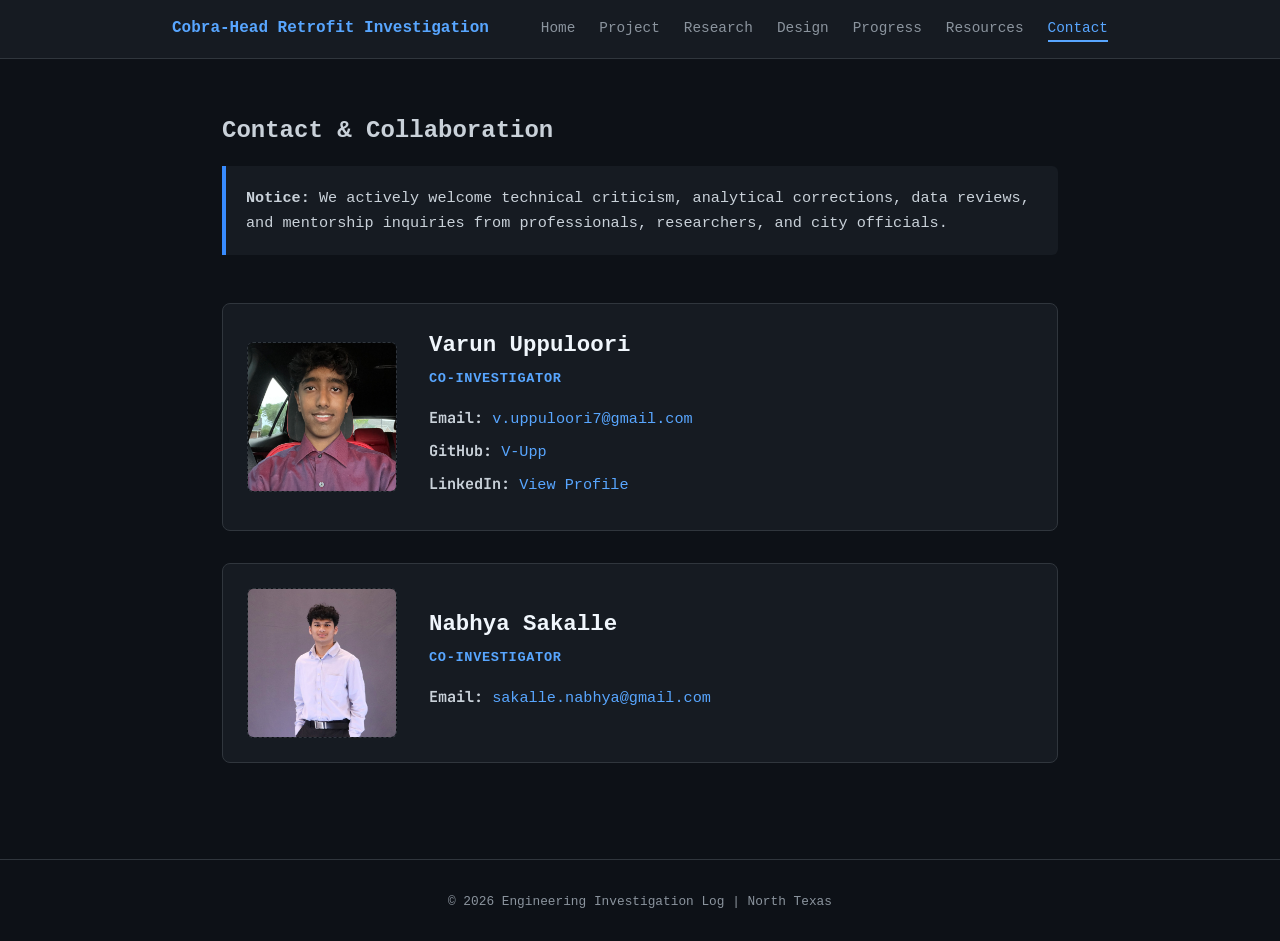
==== contact.html @ e3dfd379 "Change image file extension from .jpg to .jpeg" ====
<!DOCTYPE html>
<html lang="en">
<head>
    <meta charset="UTF-8">
    <meta name="viewport" content="width=device-width, initial-scale=1.0">
    <title>Contact & Collaboration | Cobra-Head Retrofit</title>
    <link rel="preconnect" href="https://fonts.googleapis.com">
    <link rel="preconnect" href="https://fonts.gstatic.com" crossorigin>
    <link href="https://fonts.googleapis.com/css2?family=Inter:wght@400;500;600;700&family=JetBrains+Mono:wght@400;500&display=swap" rel="stylesheet">
    <link rel="stylesheet" href="style.css">
</head>
<body>

    <header>
        <nav>
            <div class="logo">Cobra-Head Retrofit Investigation</div>
            <ul>
                <li><a href="index.html">Home</a></li>
                <li><a href="project.html">Project</a></li>
                <li><a href="research.html">Research</a></li>
                <li><a href="design.html">Design</a></li>
                <li><a href="progress.html">Progress</a></li>
                <li><a href="resources.html">Resources</a></li>
                <li><a href="contact.html" class="active">Contact</a></li>
            </ul>
        </nav>
    </header>

    <main>
        <section class="contact-hero">
            <h1>Contact & Collaboration</h1>
            <p class="criticism-statement">
                <strong>Notice:</strong> We actively welcome technical criticism, analytical corrections, data reviews, and mentorship inquiries from professionals, researchers, and city officials.
            </p>
        </section>

        <div class="team-grid">
            
            <article class="profile-card">
                <div class="profile-image-container">
                    <img src="IMG_2445.jpeg" alt="Varun Uppuloori" class="profile-photo" onerror="this.style.display='none';">
                    <div class="photo-placeholder"><span>[ Space for Photo ]</span></div>
                </div>
                <div class="profile-details">
                    <h2>Varun Uppuloori</h2>
                    <p class="role-tag">Co-Investigator</p>
                    <ul class="contact-links">
                        <li><strong>Email:</strong> <a href="mailto:v.uppuloori7@gmail.com">v.uppuloori7@gmail.com</a></li>
                        <li><strong>GitHub:</strong> <a href="https://github.com/V-Upp" target="_blank">V-Upp</a></li>
                        <li><strong>LinkedIn:</strong> <a href="https://www.linkedin.com/in/varun-uppuloori-9008b5394/" target="_blank">View Profile</a></li>
                    </ul>
                </div>
            </article>

            <article class="profile-card">
                <div class="profile-image-container">
                    <img src="nabhya.jpg" alt="Nabhya Sakalle" class="profile-photo" onerror="this.style.display='none';">
                    <div class="photo-placeholder"><span>[ Space for Photo ]</span></div>
                </div>
                <div class="profile-details">
                    <h2>Nabhya Sakalle</h2>
                    <p class="role-tag">Co-Investigator</p>
                    <ul class="contact-links">
                        <li><strong>Email:</strong> <a href="mailto:sakalle.nabhya@gmail.com">sakalle.nabhya@gmail.com</a></li>
                    </ul>
                </div>
            </article>

        </div>
    </main>

    <footer>
        <p>&copy; 2026 Engineering Investigation Log | North Texas</p>
    </footer>

</body>
</html>
---- style.css ----
/* Clean Engineering Log Theme */
* {
    margin: 0;
    padding: 0;
    box-sizing: border-box;
    font-family: ui-monospace, SFMono-Regular, Menlo, Monaco, Consolas, monospace;
}

body {
    background-color: #0d1117; /* GitHub Dark Mode Blue/Grey */
    color: #c9d1d9;
    line-height: 1.6;
    padding-top: 80px;
}

header {
    background-color: #161b22;
    border-bottom: 1px solid #30363d;
    position: fixed;
    top: 0;
    width: 100%;
    z-index: 100;
}

nav {
    display: flex;
    justify-content: space-between;
    align-items: center;
    max-width: 1000px;
    margin: 0 auto;
    padding: 1rem 2rem;
}

.logo {
    font-weight: bold;
    color: #58a6ff;
}

nav ul {
    display: flex;
    list-style: none;
}

nav ul li {
    margin-left: 1.5rem;
}

nav ul li a {
    color: #8b949e;
    text-decoration: none;
    font-size: 0.9rem;
}

nav ul li a:hover, nav ul li a.active {
    color: #58a6ff;
    border-bottom: 2px solid #58a6ff;
    padding-bottom: 4px;
}

main {
    max-width: 900px;
    margin: 0 auto;
    padding: 2rem;
}

/* Hero Section */
.hero-investigation h1 {
    font-size: 2rem;
    color: #f0f6fc;
    margin-bottom: 1rem;
}

.mission-statement {
    background-color: #161b22; /* The dark grey box background */
    border-left: 4px solid #388bfd; /* The blue accent line */
    padding: 1.25rem; /* Padding inside the box so text has breathing room */
    border-radius: 0 6px 6px 0; /* Slightly rounded corners on the right side */
    color: #c9d1d9; /* Clean text color */
    font-size: 1.05rem;
    line-height: 1.5;
    margin-top: 1rem;
    margin-bottom: 3rem;
}

/* Dashboard Grid */
.homepage-grid {
    display: grid;
    grid-template-columns: repeat(auto-fit, minmax(250px, 1fr));
    gap: 1.5rem;
    margin-bottom: 3rem;
}

.dashboard-card {
    background-color: #161b22;
    border: 1px solid #30363d;
    border-radius: 6px;
    padding: 1.5rem;
}

.dashboard-card h3 {
    color: #f0f6fc;
    font-size: 1.1rem;
    margin-bottom: 1rem;
    border-bottom: 1px solid #30363d;
    padding-bottom: 0.5rem;
}

.highlight-card {
    border-color: #388bfd;
    background-color: #0d1117;
}

.notebook-list {
    list-style: none;
    font-size: 0.9rem;
}

.notebook-list li {
    margin-bottom: 0.75rem;
    position: relative;
    padding-left: 1.25rem;
}

.check-list li::before { content: "✓"; color: #3fb950; position: absolute; left: 0; }
.bullet-list li::before { content: "•"; color: #8b949e; position: absolute; left: 0; font-size: 1.2rem; top: -2px; }
.target-list li::before { content: "→"; color: #58a6ff; position: absolute; left: 0; }

/* Maturity Matrix Table */
.matrix-section {
    margin-bottom: 3rem;
}

.matrix-section h2 {
    font-size: 1.4rem;
    color: #f0f6fc;
    margin-bottom: 1rem;
}

.matrix-table {
    width: 100%;
    border-collapse: collapse;
    background-color: #161b22;
    border: 1px solid #30363d;
    border-radius: 6px;
    overflow: hidden;
}

.matrix-table th, .matrix-table td {
    padding: 0.75rem 1rem;
    text-align: left;
    border-bottom: 1px solid #30363d;
    font-size: 0.9rem;
}

.matrix-table th {
    background-color: #21262d;
    color: #f0f6fc;
}

.status-tag {
    padding: 0.2rem 0.5rem;
    border-radius: 4px;
    font-size: 0.85rem;
    font-weight: bold;
}

/* Abandonment Box */
.criteria-box {
    background-color: #1b1111;
    border: 1px solid #6e2e2e;
    border-radius: 6px;
    padding: 1.5rem;
}

.criteria-box h2 {
    color: #ff7b72;
    font-size: 1.3rem;
    margin-bottom: 0.5rem;
}

.criteria-box p {
    font-size: 0.9rem;
    margin-bottom: 1rem;
}

.criteria-box ul {
    list-style: none;
    font-size: 0.9rem;
}

.criteria-box ul li {
    margin-bottom: 0.5rem;
    padding-left: 1rem;
    border-left: 2px solid #ff7b72;
}

footer {
    text-align: center;
    padding: 2rem;
    color: #8b949e;
    font-size: 0.8rem;
    border-top: 1px solid #30363d;
    margin-top: 4rem;
}

/* --- Contact Page Specific Styles --- */

/* Updates your global font configuration to use Inter and JetBrains Mono */
body {
    font-family: 'Inter', -apple-system, sans-serif;
}
code, pre, table, .mono, .contact-links strong {
    font-family: 'JetBrains Mono', monospace;
}

.contact-hero {
    margin-bottom: 3rem;
}

.criticism-statement {
    background-color: #161b22;
    border-left: 4px solid #388bfd;
    padding: 1.25rem;
    border-radius: 0 6px 6px 0;
    color: #c9d1d9;
    font-size: 0.95rem;
    margin-top: 1rem;
}

/* Flexbox/Grid Layout for Team Cards */
.team-grid {
    display: flex;
    flex-direction: column;
    gap: 2rem;
}

.profile-card {
    background-color: #161b22;
    border: 1px solid #30363d;
    border-radius: 8px;
    padding: 1.5rem;
    display: flex;
    gap: 2rem;
    align-items: center;
}

/* Profile Photo Structural Boundaries */
.profile-image-container {
    position: relative;
    width: 150px;
    height: 150px;
    flex-shrink: 0;
    background-color: #0d1117;
    border: 1px dashed #30363d;
    border-radius: 6px;
    overflow: hidden;
    display: flex;
    align-items: center;
    justify-content: center;
}

.profile-photo {
    width: 100%;
    height: 100%;
    object-fit: cover;
    position: absolute;
    top: 0;
    left: 0;
    z-index: 2;
}

.photo-placeholder {
    color: #8b949e;
    font-size: 0.8rem;
    text-align: center;
    z-index: 1;
}

.profile-details h2 {
    color: #f0f6fc;
    font-size: 1.4rem;
    margin-bottom: 0.25rem;
}

.role-tag {
    color: #58a6ff;
    font-size: 0.85rem;
    font-weight: 600;
    text-transform: uppercase;
    letter-spacing: 0.05em;
    margin-bottom: 1rem;
}

.contact-links {
    list-style: none;
}

.contact-links li {
    margin-bottom: 0.5rem;
    font-size: 0.95rem;
    color: #c9d1d9;
}

.contact-links a {
    color: #58a6ff;
    text-decoration: none;
}

.contact-links a:hover {
    text-decoration: underline;
}

/* Responsive design adjustments for mobile screens */
@media (max-width: 600px) {
    .profile-card {
        flex-direction: column;
        align-items: flex-start;
        gap: 1.25rem;
    }
    .profile-image-container {
        width: 120px;
        height: 120px;
    }
}
/* --- Design & Progress Page Specific Layout Layouts (Widescreen Updates) --- */

.widescreen-layout {
    display: block;
    width: 100%;
    margin-bottom: 2.5rem;
}

.full-width-card {
    background-color: #161b22;
    border: 1px solid #30363d;
    border-radius: 8px;
    padding: 2rem;
    width: 100%;
}

.card-header-link {
    margin-bottom: 1.5rem;
    border-bottom: 1px solid #30363d;
    padding-bottom: 1rem;
}

/* Document Download Link Style */
.pdf-document-link {
    color: #58a6ff;
    font-family: 'JetBrains Mono', monospace;
    font-size: 1.05rem;
    font-weight: 600;
    text-decoration: none;
    display: inline-block;
    transition: color 0.2s ease;
}

.pdf-document-link:hover {
    color: #79c0ff;
    text-decoration: underline;
}

.design-image-container {
    position: relative;
    width: 100%;
    background-color: #0d1117;
    border: 1px solid #30363d;
    border-radius: 6px;
    overflow: hidden;
    display: flex;
    align-items: center;
    justify-content: center;
}

/* Expanded height for premium structural layout */
.massive-viewport {
    height: 450px; 
}

/* Keeps your CAD image beautifully scaled inside the viewport */
.display-photo {
    width: 100%;
    height: 100%;
    object-fit: cover;
}

.visual-caption {
    font-size: 0.85rem;
    color: #8b949e;
    margin-top: 0.75rem;
    line-height: 1.4;
}

/* Feature Breakdown Grid Styles */
.feature-list {
    display: grid;
    grid-template-columns: repeat(auto-fit, minmax(280px, 1fr));
    gap: 1.5rem;
    margin-top: 1rem;
}

.feature-item {
    background-color: #161b22;
    border: 1px solid #30363d;
    border-radius: 6px;
    padding: 1.25rem;
}

.feature-item h4 {
    color: #58a6ff;
    font-size: 1rem;
    margin-bottom: 0.5rem;
}

.feature-item p {
    font-size: 0.9rem;
    color: #c9d1d9;
    line-height: 1.5;
}

/* Mobile Responsiveness for Design & Logs */
@media (max-width: 768px) {
    .design-visuals {
        flex-direction: column;
    }
    .log-entry {
        flex-direction: column;
        gap: 0.5rem;
        padding-left: 1rem;
    }
    .log-date {
        min-width: auto;
    }
}
/* ==========================================================================
   PROJECT PAGE: PREMIUM ENGINEERING SCHEMATIC LAYOUT MODIFICATIONS
   ========================================================================== */

/* Theme Adjustment Override */
.research-sheet-theme {
    background-color: #0d1117;
    color: #c9d1d9;
}

/* 1. Hero Structural Layout */
.project-hero-viewport {
    width: 100%;
    min-height: 70vh;
    background-size: cover;
    background-position: center;
    background-attachment: scroll;
    display: flex;
    align-items: center;
    justify-content: center;
    text-align: center;
    padding: 4rem 2rem;
    position: relative;
    border-bottom: 1px solid #30363d;
}

.hero-inner-content {
    max-width: 800px;
}

.technical-label {
    font-family: 'JetBrains Mono', monospace;
    font-size: 0.85rem;
    color: #58a6ff;
    text-transform: uppercase;
    letter-spacing: 0.15em;
    display: block;
    margin-bottom: 1rem;
}

.project-hero-viewport h1 {
    font-size: clamp(2.25rem, 5vw, 3.5rem);
    font-weight: 700;
    letter-spacing: -0.03em;
    color: #f0f6fc;
    margin-bottom: 1.5rem;
}

.project-hero-viewport p {
    font-size: clamp(1.1rem, 2vw, 1.35rem);
    line-height: 1.5;
    color: #8b949e;
}

.scroll-indicator-arrow {
    margin-top: 3rem;
    font-size: 1.5rem;
    color: #30363d;
    animation: pulseVelocity 2s infinite ease-in-out;
}

@keyframes pulseVelocity {
    0%, 100% { transform: translateY(0); opacity: 0.4; }
    50% { transform: translateY(6px); opacity: 1; }
}

/* Global Content Stream Boundaries */
.structured-research-stream {
    max-width: 1100px;
    margin: 0 auto;
    padding: 6rem 2rem;
}

.section-technical-title {
    font-size: 1.5rem;
    font-weight: 700;
    letter-spacing: -0.02em;
    color: #f0f6fc;
    margin-bottom: 2rem;
    border-bottom: 1px solid #21262d;
    padding-bottom: 0.75rem;
}

/* 2. Editorial Split Block Setup */
.editorial-split-block {
    display: grid;
    grid-template-columns: 1fr 1fr;
    background-color: #15181d;
    border: 1px solid #30363d;
    border-radius: 8px;
    overflow: hidden;
    margin-bottom: 5rem;
}

.split-image-panel {
    background-size: cover;
    background-position: center;
    min-height: 350px;
    position: relative;
}

.image-overlay-tag {
    position: absolute;
    bottom: 1rem;
    left: 1rem;
    background-color: rgba(13, 17, 23, 0.85);
    border: 1px solid #30363d;
    padding: 0.4rem 0.75rem;
    font-family: 'JetBrains Mono', monospace;
    font-size: 0.75rem;
    color: #8b949e;
    border-radius: 4px;
}

.split-text-panel {
    padding: 3rem;
    display: flex;
    flex-direction: column;
    justify-content: center;
}

.split-text-panel h2 {
    color: #f0f6fc;
    font-size: 1.75rem;
    margin-bottom: 1.25rem;
    letter-spacing: -0.02em;
}

.condensed-narrative {
    font-size: 1.05rem;
    line-height: 1.6;
    color: #c9d1d9;
}

/* 3. Environmental Comparison Block */
.environmental-comparison {
    margin-bottom: 6rem;
}

.comparison-grid {
    display: grid;
    grid-template-columns: 1fr 1fr;
    gap: 1.5rem;
    margin-bottom: 1.25rem;
}

.comparison-frame {
    width: 100%;
    height: 280px;
    background-size: cover;
    background-position: center;
    border: 1px solid #30363d;
    border-radius: 6px;
    background-color: #0d1117;
    position: relative;
    overflow: hidden;
}

.urban-glow-frame {
    background-color: #0a0e17;
}

/* Technical simulation of artificial city skyglow wash */
.simulated-skyglow-wash {
    position: absolute;
    width: 100%;
    height: 100%;
    bottom: 0;
    background: linear-gradient(to top, rgba(245, 158, 11, 0.25), rgba(13, 17, 23, 0));
}

.frame-caption {
    font-family: 'JetBrains Mono', monospace;
    font-size: 0.8rem;
    color: #8b949e;
    margin-top: 0.5rem;
}

.comparison-summary-caption {
    font-size: 0.95rem;
    color: #8b949e;
    line-height: 1.5;
    text-align: center;
    max-width: 800px;
    margin: 1.5rem auto 0 auto;
}

/* 4. Three-Tier Modular Rows (Problem & Operations) */
.three-tier-card-row {
    display: grid;
    grid-template-columns: repeat(3, 1fr);
    gap: 1.5rem;
    margin-bottom: 6rem;
}

.problem-data-card, .operation-card {
    background-color: #15181d;
    border: 1px solid #30363d;
    border-radius: 6px;
    padding: 2rem;
}

.card-mono-index {
    font-family: 'JetBrains Mono', monospace;
    font-size: 0.85rem;
    color: #58a6ff;
    margin-bottom: 1rem;
}

.problem-data-card h3, .operation-card h4 {
    color: #f0f6fc;
    font-size: 1.25rem;
    margin-bottom: 0.75rem;
    letter-spacing: -0.01em;
}

.problem-data-card p, .operation-card p {
    font-size: 0.95rem;
    line-height: 1.5;
    color: #8b949e;
}

/* 5. Central Inquiry Typographic Frame */
.minimalist-inquiry-block {
    background-color: #15181d;
    border-top: 1px solid #30363d;
    border-bottom: 1px solid #30363d;
    padding: 5rem 2rem;
    text-align: center;
    margin-left: calc(-50vw + 50%);
    margin-right: calc(-50vw + 50%);
    width: 100vw;
    margin-bottom: 6rem;
}

.inquiry-container {
    max-width: 850px;
    margin: 0 auto;
}

.query-tag-label {
    font-family: 'JetBrains Mono', monospace;
    font-size: 0.8rem;
    color: #f59e0b;
    text-transform: uppercase;
    letter-spacing: 0.1em;
    display: block;
    margin-bottom: 1.5rem;
}

.prime-engineering-question {
    font-size: clamp(1.35rem, 2.5vw, 1.85rem);
    font-weight: 600;
    line-height: 1.4;
    color: #f0f6fc;
    font-style: italic;
}

/* 6. Prominent Objective Callout */
.prominent-objective-callout {
    margin-bottom: 6rem;
}

.objective-internal-card {
    background: linear-gradient(135deg, #15181d 0%, #111b27 100%);
    border: 1px solid rgba(56, 139, 253, 0.4);
    padding: 2.5rem;
    border-radius: 8px;
    box-shadow: 0 10px 30px rgba(0,0,0,0.2);
}

.objective-internal-card h3 {
    color: #58a6ff;
    font-size: 1.35rem;
    margin-bottom: 0.75rem;
    letter-spacing: -0.01em;
}

.objective-internal-card p {
    font-size: 1.1rem;
    line-height: 1.5;
    color: #c9d1d9;
}

/* 7. Six-Tier Geometric Grid */
.six-tier-matrix-grid {
    display: grid;
    grid-template-columns: repeat(3, 1fr);
    gap: 1.5rem;
    margin-bottom: 6rem;
}

.constraint-micro-card {
    background-color: #15181d;
    border: 1px solid #21262d;
    border-radius: 6px;
    padding: 1.5rem;
    transition: border-color 0.2s ease;
}

.constraint-micro-card:hover {
    border-color: #30363d;
}

.constraint-micro-card h4 {
    color: #f0f6fc;
    font-size: 1.1rem;
    margin-bottom: 0.5rem;
}

.constraint-micro-card p {
    font-size: 0.9rem;
    line-height: 1.45;
    color: #8b949e;
}

/* 8. Technical Status Ledger Execution */
.progress-ledger-section {
    margin-bottom: 6rem;
}

.phase-tracker-pipeline {
    display: grid;
    grid-template-columns: repeat(3, 1fr);
    gap: 2rem;
    background-color: #15181d;
    border: 1px solid #30363d;
    border-radius: 8px;
    padding: 2.5rem;
}

.pipeline-column {
    display: flex;
    flex-direction: column;
}

.column-status-header {
    font-family: 'JetBrains Mono', monospace;
    font-size: 0.85rem;
    font-weight: 600;
    padding-bottom: 0.75rem;
    border-bottom: 1px solid #30363d;
    margin-bottom: 1.25rem;
    text-transform: uppercase;
    letter-spacing: 0.05em;
}

.status-complete { color: #56d364; }
.status-active { color: #e3b341; }
.status-pending { color: #8b949e; }

.pipeline-item-list {
    list-style: none;
}

.pipeline-item-list li {
    font-size: 0.95rem;
    color: #c9d1d9;
    margin-bottom: 0.75rem;
    position: relative;
    padding-left: 1.25rem;
}

.pipeline-item-list li::before {
    content: "▫";
    position: absolute;
    left: 0;
    color: #30363d;
}

.status-complete + .pipeline-item-list li::before { color: #56d364; }
.status-active + .pipeline-item-list li::before { color: #e3b341; }

/* 9. Next Steps Specific Variant */
.next-operational-steps {
    margin-bottom: 2rem;
}

.next-operational-steps .three-tier-card-row {
    margin-bottom: 0;
}

/* Mobile & Tablet Layout Adjustments */
@media (max-width: 968px) {
    .editorial-split-block, .six-tier-matrix-grid, .phase-tracker-pipeline {
        grid-template-columns: 1fr;
    }
    .three-tier-card-row {
        grid-template-columns: 1fr;
        gap: 1.25rem;
    }
    .split-text-panel {
        padding: 2rem;
    }
    .split-image-panel {
        min-height: 250px;
    }
}

@media (max-width: 650px) {
    .comparison-grid {
        grid-template-columns: 1fr;
    }
    .project-hero-viewport {
        min-height: 50vh;
    }
    .structured-research-stream {
        padding: 4rem 1.25rem;
    }
}
/* ==========================================================================
   DESIGN NOTEBOOK SYSTEM: MODULAR REUSABLE STRUCTURAL CLASSES
   ========================================================================== */

/* Spacing Engine */
.design-section-spacing {
    margin-bottom: 5.5rem;
}

/* 1. Hero Viewport Elements */
.design-hero-viewport {
    width: 100%;
    margin-bottom: 5rem;
    border: 1px solid #30363d;
    border-radius: 8px;
    background-color: #15181d;
    overflow: hidden;
}

.image-placeholder {
    background-color: #0d1117;
    background-size: cover;
    background-position: center;
    border: 1px dashed #30363d;
    display: flex;
    align-items: center;
    justify-content: center;
    position: relative;
}

.placeholder-fallback-text {
    font-family: 'JetBrains Mono', monospace;
    font-size: 0.85rem;
    color: #8b949e;
    padding: 2rem;
    text-align: center;
}

.hero-viewport {
    height: 380px;
    border: none;
    border-bottom: 1px solid #30363d;
}

.hero-text-overlay {
    padding: 2.5rem 3rem;
}

.hero-text-overlay h1 {
    font-size: 2.25rem;
    color: #f0f6fc;
    margin-bottom: 1rem;
    letter-spacing: -0.02em;
}

.hero-text-overlay p {
    font-size: 1.1rem;
    line-height: 1.55;
    color: #8b949e;
}

/* 2. Reusable Core Component Grids */
.component-grid {
    display: grid;
    gap: 1.5rem;
}

.target-matrix-3x2 {
    grid-template-columns: repeat(auto-fit, minmax(300px, 1fr));
}

.engineering-card {
    background-color: #15181d;
    border: 1px solid #21262d;
    border-radius: 6px;
    padding: 2rem;
    transition: border-color 0.2s ease;
}

.engineering-card:hover {
    border-color: #30363d;
}

.engineering-card h4 {
    color: #f0f6fc;
    font-size: 1.15rem;
    margin-bottom: 0.5rem;
}

.engineering-card p {
    font-size: 0.95rem;
    line-height: 1.5;
    color: #8b949e;
}

/* 3. Exploded Section: Standard Status Tables */
.graphic-viewport-large {
    height: 400px;
    border-radius: 6px;
    margin-bottom: 1.5rem;
}

.table-container-scroller {
    width: 100%;
    overflow-x: auto;
    border: 1px solid #30363d;
    border-radius: 6px;
    background-color: #15181d;
}

.status-table {
    width: 100%;
    border-collapse: collapse;
    text-align: left;
    font-size: 0.95rem;
}

.status-table th {
    background-color: #111418;
    color: #f0f6fc;
    font-weight: 600;
    padding: 1rem 1.25rem;
    border-bottom: 1px solid #30363d;
}

.status-table td {
    padding: 1rem 1.25rem;
    border-bottom: 1px solid #21262d;
    color: #c9d1d9;
    vertical-align: middle;
}

.status-table tr:last-child td {
    border-bottom: none;
}

.mono-variable {
    font-family: 'JetBrains Mono', monospace;
    font-size: 0.9rem;
    color: #58a6ff;
}

/* Status Micro Badges */
.badge {
    font-family: 'JetBrains Mono', monospace;
    font-size: 0.75rem;
    padding: 0.25rem 0.6rem;
    border-radius: 4px;
    font-weight: 500;
}
.status-draft { background-color: rgba(56, 139, 253, 0.15); color: #58a6ff; border: 1px solid rgba(56, 139, 253, 0.3); }
.status-prototype { background-color: rgba(46, 160, 67, 0.15); color: #56d364; border: 1px solid rgba(46, 160, 67, 0.3); }
.status-evaluation { background-color: rgba(227, 179, 65, 0.15); color: #e3b341; border: 1px solid rgba(227, 179, 65, 0.3); }

/* 4. Component Gallery Stack Rows */
.functional-component-block {
    display: grid;
    grid-template-columns: 1fr 1fr;
    gap: 3rem;
    align-items: center;
    margin-bottom: 4rem;
}

.functional-component-block:last-of-type {
    margin-bottom: 0;
}

.detail-viewport {
    height: 280px;
    border-radius: 6px;
}

.component-data-side h3 {
    color: #f0f6fc;
    font-size: 1.4rem;
    margin-bottom: 1rem;
    letter-spacing: -0.01em;
}

.data-label {
    font-family: 'JetBrains Mono', monospace;
    font-size: 0.8rem;
    text-transform: uppercase;
    color: #8b949e;
    margin-top: 1.25rem;
    letter-spacing: 0.05em;
}

.font-orange {
    color: #f59e0b;
}

.data-text {
    font-size: 1rem;
    line-height: 1.5;
    color: #c9d1d9;
    margin-top: 0.25rem;
}

.data-investigation-list {
    list-style: none;
    margin-top: 0.5rem;
}

.data-investigation-list li {
    font-size: 0.95rem;
    line-height: 1.5;
    color: #8b949e;
    margin-bottom: 0.5rem;
    position: relative;
    padding-left: 1.25rem;
}

.data-investigation-list li::before {
    content: "↳";
    position: absolute;
    left: 0;
    color: #30363d;
}

/* 5. Decision Log Interface Layouts */
.decision-matrix-row {
    grid-template-columns: repeat(auto-fit, minmax(450px, 1fr));
}

.decision-card {
    background-color: #15181d;
    border: 1px solid #30363d;
    border-radius: 6px;
    padding: 2.5rem;
}

.decision-header {
    font-family: 'JetBrains Mono', monospace;
    font-size: 0.95rem;
    color: #58a6ff;
    font-weight: 600;
    border-bottom: 1px solid #21262d;
    padding-bottom: 0.75rem;
    margin-bottom: 1.25rem;
}

.decision-card p {
    font-size: 0.95rem;
    line-height: 1.5;
    color: #c9d1d9;
    margin-bottom: 1rem;
}

.decision-card strong {
    color: #f0f6fc;
}

.decision-query {
    font-style: italic;
    color: #e3b341 !important;
    border-left: 2px solid rgba(227, 179, 65, 0.4);
    padding-left: 1rem;
    margin-top: 1.25rem;
    margin-bottom: 0 !important;
}

/* 6. Evolution Timeline Architecture */
.timeline-container {
    border-left: 2px solid #21262d;
    padding-left: 2rem;
    margin-left: 1rem;
    display: flex;
    flex-direction: column;
    gap: 3rem;
    position: relative;
}

.timeline-node {
    position: relative;
}

.timeline-node::before {
    content: "";
    position: absolute;
    width: 12px;
    height: 12px;
    background-color: #0d1117;
    border: 2px solid #58a6ff;
    border-radius: 50%;
    left: calc(-2rem - 7px);
    top: 0.25rem;
}

.timeline-meta {
    display: flex;
    gap: 1rem;
    align-items: center;
    margin-bottom: 0.5rem;
}

.version-tag {
    font-family: 'JetBrains Mono', monospace;
    font-size: 0.8rem;
    background-color: #21262d;
    color: #c9d1d9;
    padding: 0.15rem 0.5rem;
    border-radius: 4px;
    font-weight: 500;
}

.date-tag {
    font-size: 0.85rem;
    color: #8b949e;
}

.timeline-body h4 {
    color: #f0f6fc;
    font-size: 1.2rem;
    margin-bottom: 0.25rem;
}

.timeline-body p {
    font-size: 0.95rem;
    line-height: 1.5;
    color: #8b949e;
}

/* 7. Checklist Architecture Components */
.section-context-intro {
    font-size: 1rem;
    color: #8b949e;
    margin-top: -1.5rem;
    margin-bottom: 2.5rem;
    max-width: 800px;
}

.checklist-grid-wrapper {
    display: flex;
    flex-direction: column;
    gap: 1.25rem;
}

.checklist-item-row {
    display: flex;
    gap: 1.25rem;
    background-color: #15181d;
    border: 1px solid #21262d;
    border-radius: 6px;
    padding: 1.25rem 1.5rem;
    align-items: flex-start;
}

.check-box-indicator {
    font-family: 'JetBrains Mono', monospace;
    font-size: 0.95rem;
    color: #30363d;
    user-select: none;
    font-weight: 600;
}

.checklist-text-block {
    font-size: 0.95rem;
    line-height: 1.5;
    color: #c9d1d9;
}

.checklist-text-block strong {
    color: #f0f6fc;
}

/* 8. Callout Warning Boxes */
.callout-box {
    padding: 2.5rem;
    border-radius: 8px;
    background-color: #15181d;
}

.warning-callout-architecture {
    border: 1px dashed rgba(245, 158, 11, 0.4);
    background: linear-gradient(135deg, #15181d 0%, #1c1812 100%);
}

.warning-callout-architecture h3 {
    color: #f59e0b;
    font-size: 1.35rem;
    margin-bottom: 0.75rem;
}

.warning-callout-architecture p {
    font-size: 1.05rem;
    line-height: 1.5;
    color: #c9d1d9;
}

.callout-bullet-matrix {
    list-style: none;
    margin-top: 1.5rem;
    display: grid;
    grid-template-columns: repeat(auto-fit, minmax(400px, 1fr));
    gap: 1rem;
}

.callout-bullet-matrix li {
    font-size: 0.95rem;
    color: #8b949e;
    line-height: 1.45;
    position: relative;
    padding-left: 1.25rem;
}

.callout-bullet-matrix li::before {
    content: "■";
    position: absolute;
    left: 0;
    font-size: 0.7rem;
    top: 0.1rem;
    color: rgba(245, 158, 11, 0.6);
}

.callout-bullet-matrix li strong {
    color: #f0f6fc;
}

/* 9. Next Steps Specific Extensions */
.roadmap-horizontal-flow {
    display: grid;
    grid-template-columns: 1fr 250px;
    gap: 2rem;
    align-items: stretch;
}

.roadmap-node-card {
    background-color: #15181d;
    border: 1px solid #30363d;
    border-radius: 6px;
    padding: 2rem;
}

.roadmap-version {
    font-family: 'JetBrains Mono', monospace;
    font-size: 0.9rem;
    color: #58a6ff;
    font-weight: 600;
    display: block;
    margin-bottom: 1rem;
}

.roadmap-bullet-points {
    list-style: none;
}

.roadmap-bullet-points li {
    font-size: 0.95rem;
    color: #c9d1d9;
    margin-bottom: 0.5rem;
    position: relative;
    padding-left: 1.25rem;
}

.roadmap-bullet-points li::before {
    content: "→";
    position: absolute;
    left: 0;
    color: #30363d;
}

.micro-preview-box {
    height: 100%;
    border-radius: 6px;
    min-height: 150px;
}

/* ==========================================================================
   BREAKPOINT MEDIA QUERIES FOR DESIGN STACKS
   ========================================================================== */

@media (max-width: 968px) {
    .functional-component-block, .inverted-block {
        grid-template-columns: 1fr;
        gap: 1.5rem;
    }
    .inverted-block .component-data-side {
        order: 2;
    }
    .inverted-block .component-visual-side {
        order: 1;
    }
    .roadmap-horizontal-flow {
        grid-template-columns: 1fr;
    }
    .micro-preview-box {
        height: 150px;
    }
}

@media (max-width: 650px) {
    .hero-text-overlay {
        padding: 1.5rem;
    }
    .decision-matrix-row {
        grid-template-columns: 1fr;
    }
    .callout-bullet-matrix {
        grid-template-columns: 1fr;
    }
}
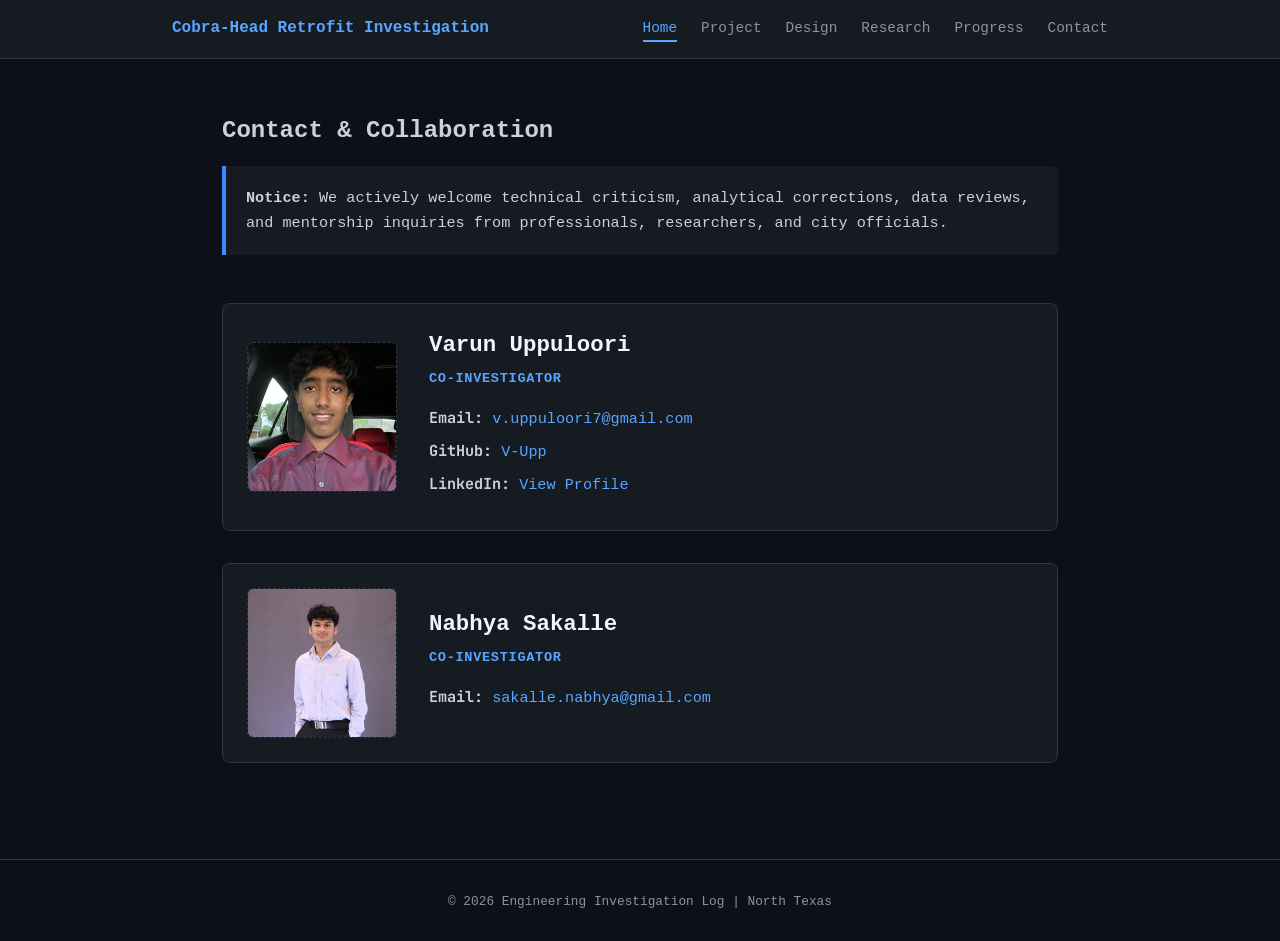
==== commit 3d992621: "Update navigation links in contact.html" ====
--- a/contact.html
+++ b/contact.html
@@ -15,13 +15,12 @@
         <nav>
             <div class="logo">Cobra-Head Retrofit Investigation</div>
             <ul>
-                <li><a href="index.html">Home</a></li>
+                <li><a href="index.html" class="active">Home</a></li>
                 <li><a href="project.html">Project</a></li>
+                <li><a href="design.html">Design</a></li>
                 <li><a href="research.html">Research</a></li>
-                <li><a href="design.html">Design</a></li>
                 <li><a href="progress.html">Progress</a></li>
-                <li><a href="resources.html">Resources</a></li>
-                <li><a href="contact.html" class="active">Contact</a></li>
+                <li><a href="contact.html">Contact</a></li>
             </ul>
         </nav>
     </header>
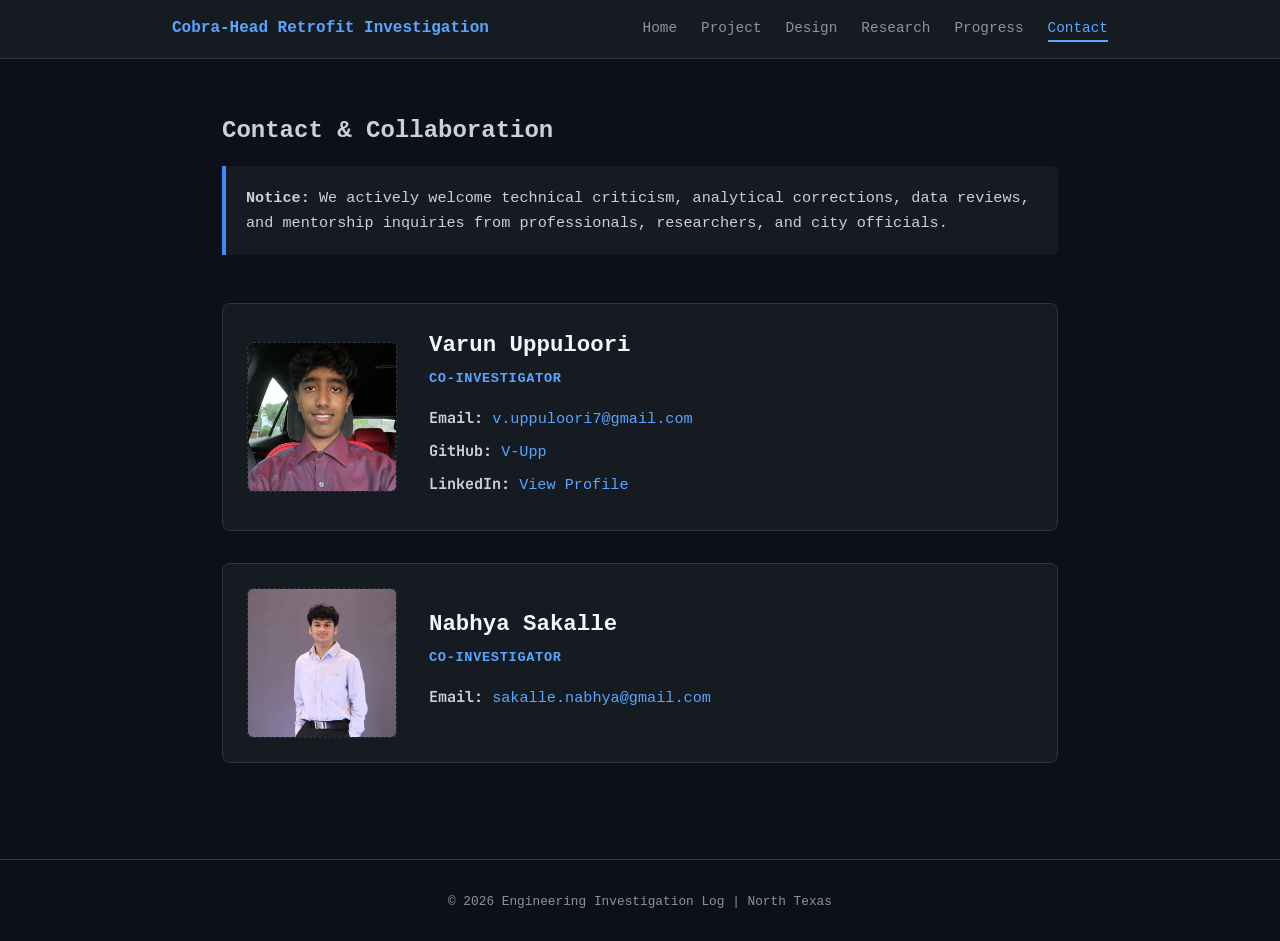
==== commit 03a1e0e0: "Update active class for navigation links in contact.html" ====
--- a/contact.html
+++ b/contact.html
@@ -15,12 +15,12 @@
         <nav>
             <div class="logo">Cobra-Head Retrofit Investigation</div>
             <ul>
-                <li><a href="index.html" class="active">Home</a></li>
+                <li><a href="index.html">Home</a></li>
                 <li><a href="project.html">Project</a></li>
                 <li><a href="design.html">Design</a></li>
                 <li><a href="research.html">Research</a></li>
                 <li><a href="progress.html">Progress</a></li>
-                <li><a href="contact.html">Contact</a></li>
+                <li><a href="contact.html" class="active">Contact</a></li>
             </ul>
         </nav>
     </header>
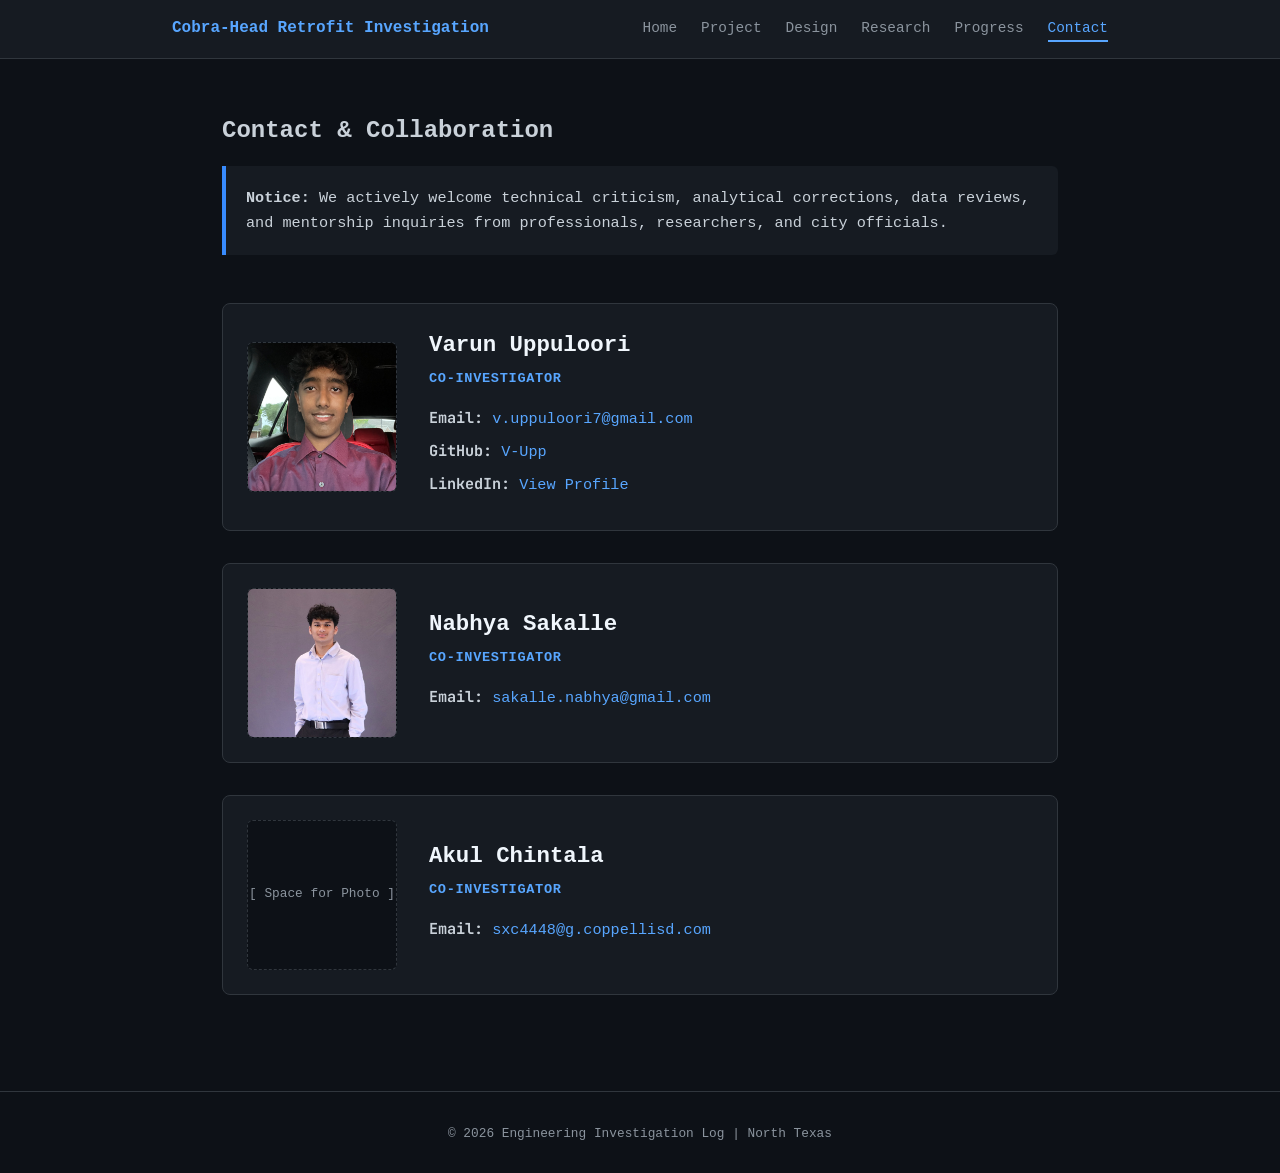
==== commit f3aba4ec: "Add profile card for Akul Chintala" ====
--- a/contact.html
+++ b/contact.html
@@ -65,6 +65,20 @@
                 </div>
             </article>
 
+            <article class="profile-card">
+                <div class="profile-image-container">
+                    <img src="akul.jpg" alt="Akul Chintala" class="profile-photo" onerror="this.style.display='none';">
+                    <div class="photo-placeholder"><span>[ Space for Photo ]</span></div>
+                </div>
+                <div class="profile-details">
+                    <h2>Akul Chintala</h2>
+                    <p class="role-tag">Co-Investigator</p>
+                    <ul class="contact-links">
+                        <li><strong>Email:</strong> <a href="mailto:sxc4448@g.coppellisd.com">sxc4448@g.coppellisd.com</a></li>
+                    </ul>
+                </div>
+            </article>
+
         </div>
     </main>
 
--- a/style.css
+++ b/style.css
@@ -1344,3 +1344,533 @@
         grid-template-columns: 1fr;
     }
 }
+/* ==========================================================================
+   PROGRESS NOTEBOOK MODULES: ADVANCED DATALOG STYLING
+   ========================================================================== */
+
+/* Spacing Engine Extension */
+.progress-section-spacing {
+    margin-bottom: 5.5rem;
+}
+
+/* 1. Progress Hero Layout elements */
+.progress-hero-block {
+    border-bottom: 1px solid #30363d;
+    padding-bottom: 3rem;
+    margin-bottom: 4rem;
+}
+
+.hero-subtext {
+    font-size: 1.15rem;
+    line-height: 1.6;
+    color: #8b949e;
+    max-width: 850px;
+    margin-top: 0.5rem;
+}
+
+.metadata-dashboard-strip {
+    display: flex;
+    flex-wrap: wrap;
+    gap: 2rem;
+    margin-top: 2rem;
+    background-color: #15181d;
+    border: 1px solid #21262d;
+    padding: 1rem 1.5rem;
+    border-radius: 6px;
+    width: fit-content;
+}
+
+.meta-item {
+    font-size: 0.9rem;
+    color: #8b949e;
+}
+
+.meta-lbl {
+    font-weight: 500;
+}
+
+.mono-val {
+    font-family: 'JetBrains Mono', monospace;
+    color: #f0f6fc;
+    margin-left: 0.25rem;
+}
+
+.text-orange {
+    color: #f59e0b !important;
+}
+
+/* 2. Statistics Grid Dashboard */
+.stats-grid {
+    display: grid;
+    grid-template-columns: repeat(auto-fit, minmax(200px, 1fr));
+    gap: 1.25rem;
+}
+
+.stat-card {
+    background-color: #15181d;
+    border: 1px solid #21262d;
+    border-radius: 6px;
+    padding: 1.5rem;
+    text-align: center;
+}
+
+.stat-number {
+    font-size: 2rem;
+    font-weight: 700;
+    color: #58a6ff;
+    font-family: 'JetBrains Mono', monospace;
+    letter-spacing: -0.02em;
+}
+
+.stat-label {
+    font-size: 0.85rem;
+    color: #8b949e;
+    margin-top: 0.5rem;
+    line-height: 1.3;
+}
+
+/* 3. Horizontal Milestone Tracker */
+.macro-milestone-track {
+    display: flex;
+    justify-content: space-between;
+    align-items: center;
+    background-color: #15181d;
+    border: 1px solid #30363d;
+    padding: 2rem 1.5rem;
+    border-radius: 8px;
+    overflow-x: auto;
+    gap: 1rem;
+}
+
+.milestone-step {
+    display: flex;
+    flex-direction: column;
+    align-items: center;
+    text-align: center;
+    flex: 1;
+    min-width: 90px;
+    position: relative;
+}
+
+.milestone-marker {
+    width: 28px;
+    height: 28px;
+    border-radius: 50%;
+    display: flex;
+    align-items: center;
+    justify-content: center;
+    font-family: 'JetBrains Mono', monospace;
+    font-size: 0.85rem;
+    font-weight: 600;
+    z-index: 2;
+    background-color: #0d1117;
+}
+
+.milestone-name {
+    font-size: 0.75rem;
+    color: #8b949e;
+    margin-top: 0.75rem;
+    font-weight: 500;
+    line-height: 1.2;
+}
+
+/* Milestone State Modifier Layouts */
+.step-done .milestone-marker { border: 2px solid #2ea043; color: #56d364; }
+.step-done .milestone-name { color: #c9d1d9; }
+.step-current .milestone-marker { border: 2px solid #f59e0b; background-color: rgba(245,158,11,0.1); }
+.step-current .milestone-name { color: #f59e0b; font-weight: 600; }
+.step-future .milestone-marker { border: 2px solid #21262d; color: #30363d; }
+
+/* 4. Functional Focus Sprints */
+.focus-matrix-row {
+    display: grid;
+    grid-template-columns: repeat(3, 1fr);
+    gap: 1.5rem;
+}
+
+.focus-card {
+    background-color: #15181d;
+    border: 1px solid #21262d;
+    border-radius: 6px;
+    padding: 1.75rem;
+}
+
+.focus-hdr {
+    font-family: 'JetBrains Mono', monospace;
+    font-size: 0.85rem;
+    font-weight: 600;
+    text-transform: uppercase;
+    letter-spacing: 0.05em;
+    margin-bottom: 0.75rem;
+}
+.text-blue { color: #58a6ff; }
+.text-green { color: #56d364; }
+
+.focus-card p {
+    font-size: 0.95rem;
+    line-height: 1.45;
+    color: #8b949e;
+}
+
+/* 5. Laboratory Chronological Notebook Layouts */
+.log-section-header {
+    display: flex;
+    justify-content: space-between;
+    align-items: baseline;
+    border-bottom: 1px solid #21262d;
+    margin-bottom: 2rem;
+}
+
+.log-section-header .section-technical-title {
+    border-bottom: none;
+    margin-bottom: 0;
+    padding-bottom: 0;
+}
+
+.log-filter-tag {
+    font-family: 'JetBrains Mono', monospace;
+    font-size: 0.8rem;
+    color: #8b949e;
+    background-color: #15181d;
+    padding: 0.25rem 0.6rem;
+    border: 1px solid #30363d;
+    border-radius: 4px;
+}
+
+.monthly-log-cluster {
+    margin-bottom: 4rem;
+    position: relative;
+}
+
+.month-divider-line {
+    font-family: 'Inter', sans-serif;
+    font-size: 1.1rem;
+    font-weight: 700;
+    color: #f0f6fc;
+    margin-bottom: 2rem;
+    display: flex;
+    align-items: center;
+    gap: 1rem;
+}
+
+.month-divider-line::after {
+    content: "";
+    flex: 1;
+    height: 1px;
+    background-color: #21262d;
+}
+
+.progress-card {
+    background-color: #15181d;
+    border: 1px solid #30363d;
+    border-radius: 8px;
+    padding: 2.5rem;
+    margin-bottom: 2rem;
+}
+
+.progress-card:last-of-type {
+    margin-bottom: 0;
+}
+
+.card-log-meta {
+    display: flex;
+    justify-content: space-between;
+    align-items: center;
+    margin-bottom: 0.75rem;
+}
+
+.log-date {
+    font-family: 'JetBrains Mono', monospace;
+    font-size: 0.9rem;
+    color: #58a6ff;
+    font-weight: 500;
+}
+
+.progress-card h3 {
+    color: #f0f6fc;
+    font-size: 1.4rem;
+    letter-spacing: -0.02em;
+    margin-bottom: 0.5rem;
+}
+
+.log-summary {
+    font-size: 1.05rem;
+    line-height: 1.5;
+    color: #c9d1d9;
+    margin-bottom: 1.75rem;
+}
+
+.log-details-grid {
+    display: grid;
+    grid-template-columns: 1.4fr 1fr;
+    gap: 2.5rem;
+    border-top: 1px solid #21262d;
+    padding-top: 1.5rem;
+    margin-bottom: 1.5rem;
+}
+
+.log-detail-col h5 {
+    font-family: 'JetBrains Mono', monospace;
+    font-size: 0.8rem;
+    text-transform: uppercase;
+    color: #8b949e;
+    margin-bottom: 0.75rem;
+    letter-spacing: 0.05em;
+}
+
+.log-bullet-list {
+    list-style: none;
+}
+
+.log-bullet-list li {
+    font-size: 0.95rem;
+    line-height: 1.45;
+    color: #c9d1d9;
+    margin-bottom: 0.5rem;
+    position: relative;
+    padding-left: 1.25rem;
+}
+
+.log-bullet-list li::before {
+    content: "▫";
+    position: absolute;
+    left: 0;
+    color: #30363d;
+}
+
+.clean-green li::before {
+    color: #4ea85d;
+}
+
+.log-narrative-text {
+    font-size: 0.95rem;
+    line-height: 1.5;
+    color: #8b949e;
+}
+
+.log-card-footer {
+    background-color: #0d1117;
+    border: 1px solid #21262d;
+    border-radius: 6px;
+    padding: 1rem 1.25rem;
+    font-size: 0.95rem;
+    color: #c9d1d9;
+    line-height: 1.45;
+}
+
+.log-card-footer strong {
+    color: #e3b341;
+}
+
+/* Collapsed Compact Architecture Node Variant */
+.collapsed-historical-node {
+    padding: 1.5rem 2rem;
+    border-color: #21262d;
+    background-color: rgba(21, 24, 29, 0.4);
+}
+
+.collapsed-historical-node h3 {
+    font-size: 1.15rem;
+    margin-bottom: 0.25rem;
+}
+
+.collapsed-historical-node .log-summary {
+    font-size: 0.95rem;
+    color: #8b949e;
+    margin-bottom: 1rem;
+}
+
+.collapsed-historical-node .log-card-footer {
+    font-size: 0.9rem;
+    background-color: transparent;
+    border: none;
+    padding: 0;
+    color: #8b949e;
+}
+
+/* 6. Decision Ledgers Layout classes */
+.decisions-matrix-stack {
+    display: flex;
+    flex-direction: column;
+    gap: 1.5rem;
+}
+
+.decision-log-card {
+    background-color: #15181d;
+    border: 1px solid #30363d;
+    border-radius: 6px;
+    padding: 2rem;
+}
+
+.dec-meta-line {
+    display: flex;
+    justify-content: space-between;
+    align-items: center;
+    margin-bottom: 0.5rem;
+}
+
+.dec-tag {
+    font-family: 'JetBrains Mono', monospace;
+    font-size: 0.8rem;
+    color: #8b949e;
+    font-weight: 500;
+}
+
+.dec-status {
+    font-family: 'JetBrains Mono', monospace;
+    font-size: 0.75rem;
+    padding: 0.2rem 0.5rem;
+    border-radius: 4px;
+}
+
+.decision-log-card h4 {
+    color: #f0f6fc;
+    font-size: 1.25rem;
+    margin-bottom: 0.75rem;
+}
+
+.decision-log-card p {
+    font-size: 0.95rem;
+    line-height: 1.5;
+    color: #8b949e;
+    margin-bottom: 0.75rem;
+}
+
+.decision-log-card p:last-of-type {
+    margin-bottom: 0;
+}
+
+.decision-log-card strong {
+    color: #c9d1d9;
+}
+
+/* 7. Critique / Self-Reflection Box Stacks */
+.critique-container-box {
+    background: linear-gradient(135deg, #15181d 0%, #11151c 100%);
+    border: 1px solid #30363d;
+    border-radius: 8px;
+    padding: 2.5rem;
+}
+
+.critique-container-box p {
+    font-size: 1.05rem;
+    line-height: 1.5;
+    color: #c9d1d9;
+    margin-bottom: 1.5rem;
+}
+
+.critique-bullet-stream {
+    list-style: none;
+}
+
+.critique-bullet-stream li {
+    font-size: 0.95rem;
+    line-height: 1.5;
+    color: #8b949e;
+    margin-bottom: 1rem;
+    position: relative;
+    padding-left: 1.5rem;
+}
+
+.critique-bullet-stream li::before {
+    content: "▵";
+    position: absolute;
+    left: 0;
+    color: #f59e0b;
+    font-weight: 700;
+}
+
+.critique-bullet-stream li strong {
+    color: #f0f6fc;
+}
+
+/* 8. Compact Changelog Layout tables */
+.changelog-compact-table-wrapper {
+    width: 100%;
+    overflow-x: auto;
+    border: 1px solid #21262d;
+    border-radius: 6px;
+    background-color: #15181d;
+}
+
+.changelog-table {
+    width: 100%;
+    border-collapse: collapse;
+    font-size: 0.95rem;
+    text-align: left;
+}
+
+.changelog-table th {
+    background-color: #111418;
+    color: #f0f6fc;
+    padding: 1rem 1.25rem;
+    font-weight: 600;
+    border-bottom: 1px solid #30363d;
+}
+
+.changelog-table td {
+    padding: 1rem 1.25rem;
+    border-bottom: 1px solid #21262d;
+    color: #c9d1d9;
+    vertical-align: middle;
+}
+
+.changelog-table tr:last-child td {
+    border-bottom: none;
+}
+
+.mono-v {
+    font-family: 'JetBrains Mono', monospace;
+    font-size: 0.9rem;
+    color: #58a6ff;
+    font-weight: 600;
+}
+
+/* 9. Reflection Footer Area classes */
+.reflection-block-footer {
+    border-top: 1px solid #21262d;
+    padding-top: 2.5rem;
+    max-width: 850px;
+}
+
+.reflection-block-footer h5 {
+    font-family: 'JetBrains Mono', monospace;
+    font-size: 0.85rem;
+    color: #8b949e;
+    text-transform: uppercase;
+    margin-bottom: 0.5rem;
+    letter-spacing: 0.05em;
+}
+
+.reflection-block-footer p {
+    font-size: 1rem;
+    line-height: 1.55;
+    color: #8b949e;
+    font-style: italic;
+}
+
+/* ==========================================================================
+   BREAKPOINTS ENGINE FOR PROGRESS DATALOG VIEWPORTS
+   ========================================================================== */
+
+@media (max-width: 968px) {
+    .focus-matrix-row {
+        grid-template-columns: 1fr;
+        gap: 1.25rem;
+    }
+    .log-details-grid {
+        grid-template-columns: 1fr;
+        gap: 1.5rem;
+    }
+}
+
+@media (max-width: 650px) {
+    .progress-card {
+        padding: 1.5rem;
+    }
+    .metadata-dashboard-strip {
+        flex-direction: column;
+        gap: 0.75rem;
+        width: 100%;
+    }
+}
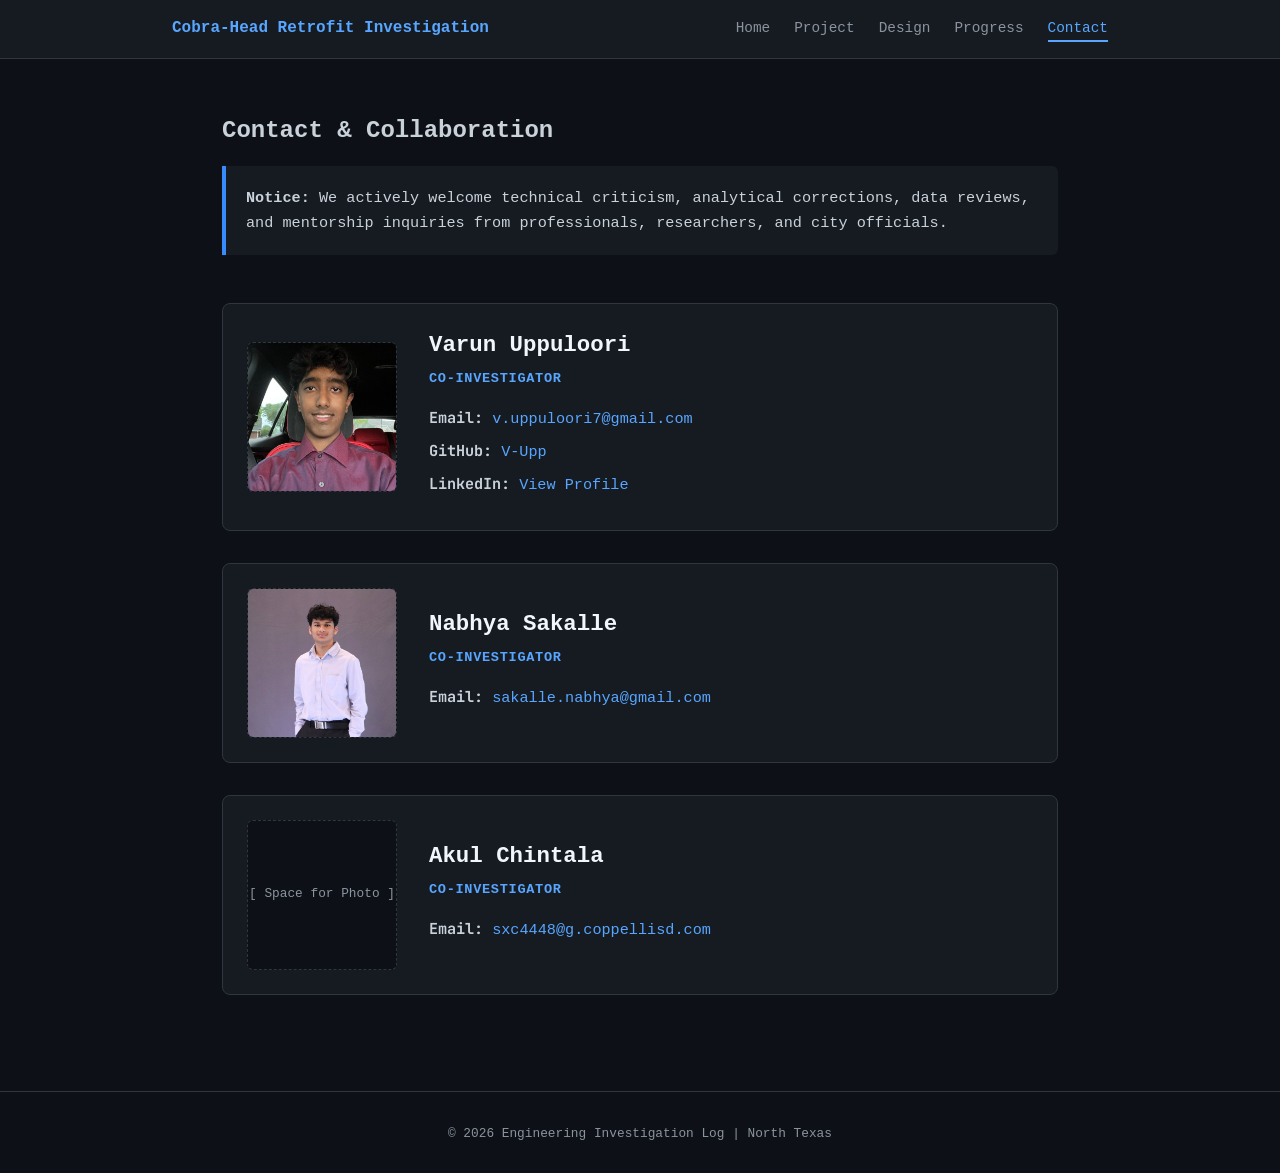
==== commit c405a2be: "Remove 'Research' link from contact.html Removed 'Research' link from the navigation menu." ====
--- a/contact.html
+++ b/contact.html
@@ -18,7 +18,6 @@
                 <li><a href="index.html">Home</a></li>
                 <li><a href="project.html">Project</a></li>
                 <li><a href="design.html">Design</a></li>
-                <li><a href="research.html">Research</a></li>
                 <li><a href="progress.html">Progress</a></li>
                 <li><a href="contact.html" class="active">Contact</a></li>
             </ul>
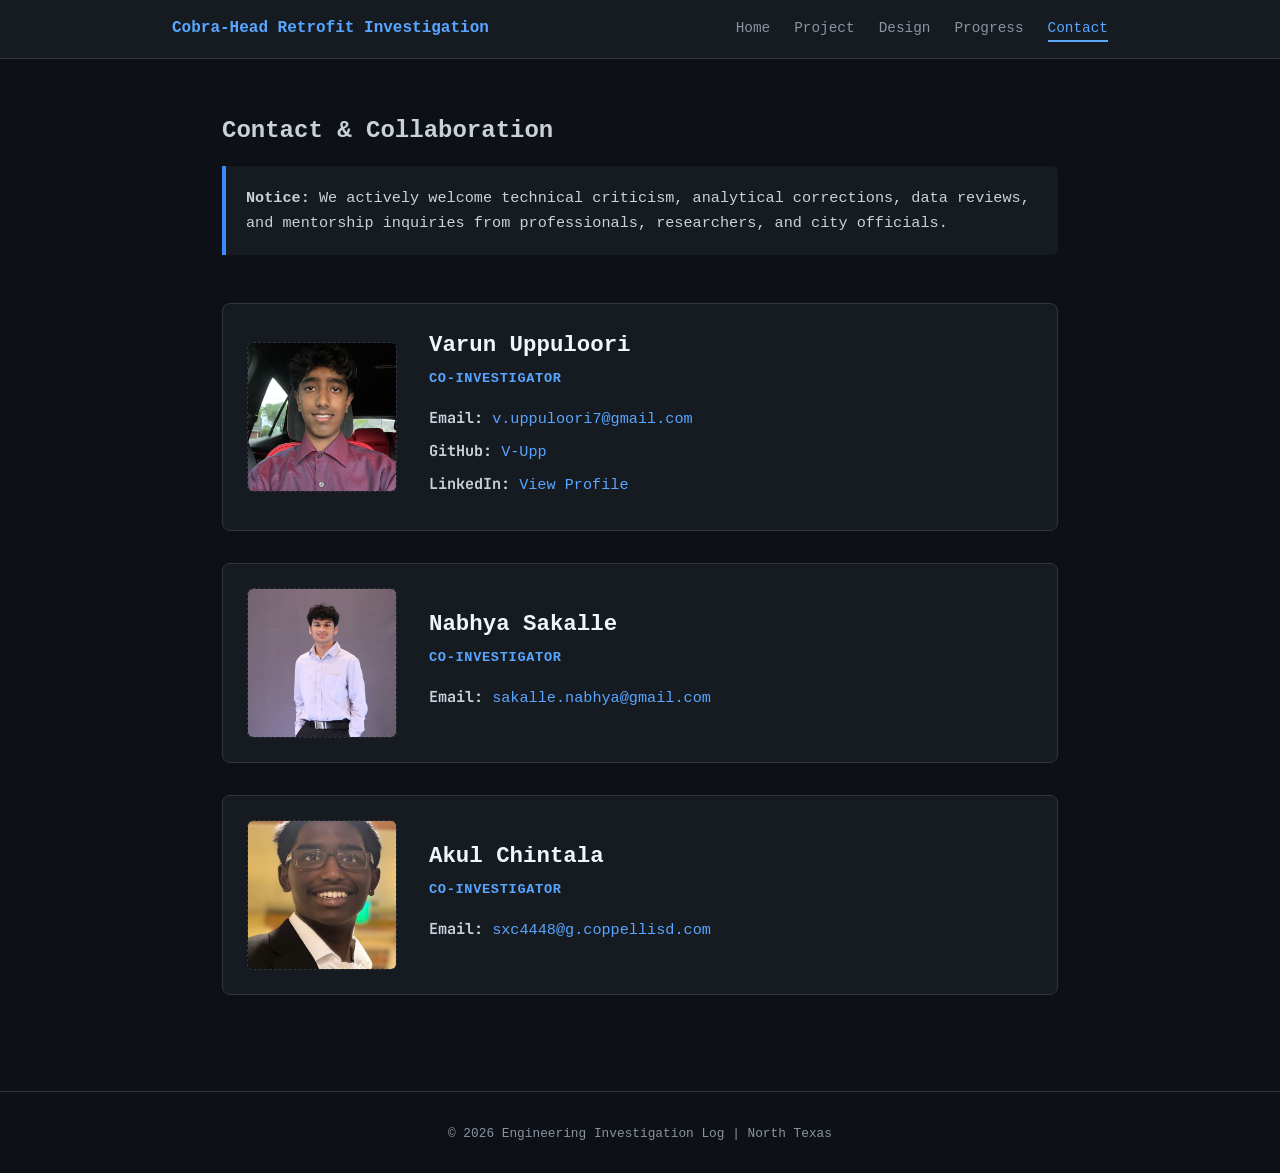
==== commit eb570cbb: "Update profile image source in contact.html" ====
--- a/contact.html
+++ b/contact.html
@@ -18,6 +18,7 @@
                 <li><a href="index.html">Home</a></li>
                 <li><a href="project.html">Project</a></li>
                 <li><a href="design.html">Design</a></li>
+            
                 <li><a href="progress.html">Progress</a></li>
                 <li><a href="contact.html" class="active">Contact</a></li>
             </ul>
@@ -66,7 +67,7 @@
 
             <article class="profile-card">
                 <div class="profile-image-container">
-                    <img src="akul.jpg" alt="Akul Chintala" class="profile-photo" onerror="this.style.display='none';">
+                    <img src="Akul.jpeg" alt="Akul Chintala" class="profile-photo" onerror="this.style.display='none';">
                     <div class="photo-placeholder"><span>[ Space for Photo ]</span></div>
                 </div>
                 <div class="profile-details">
